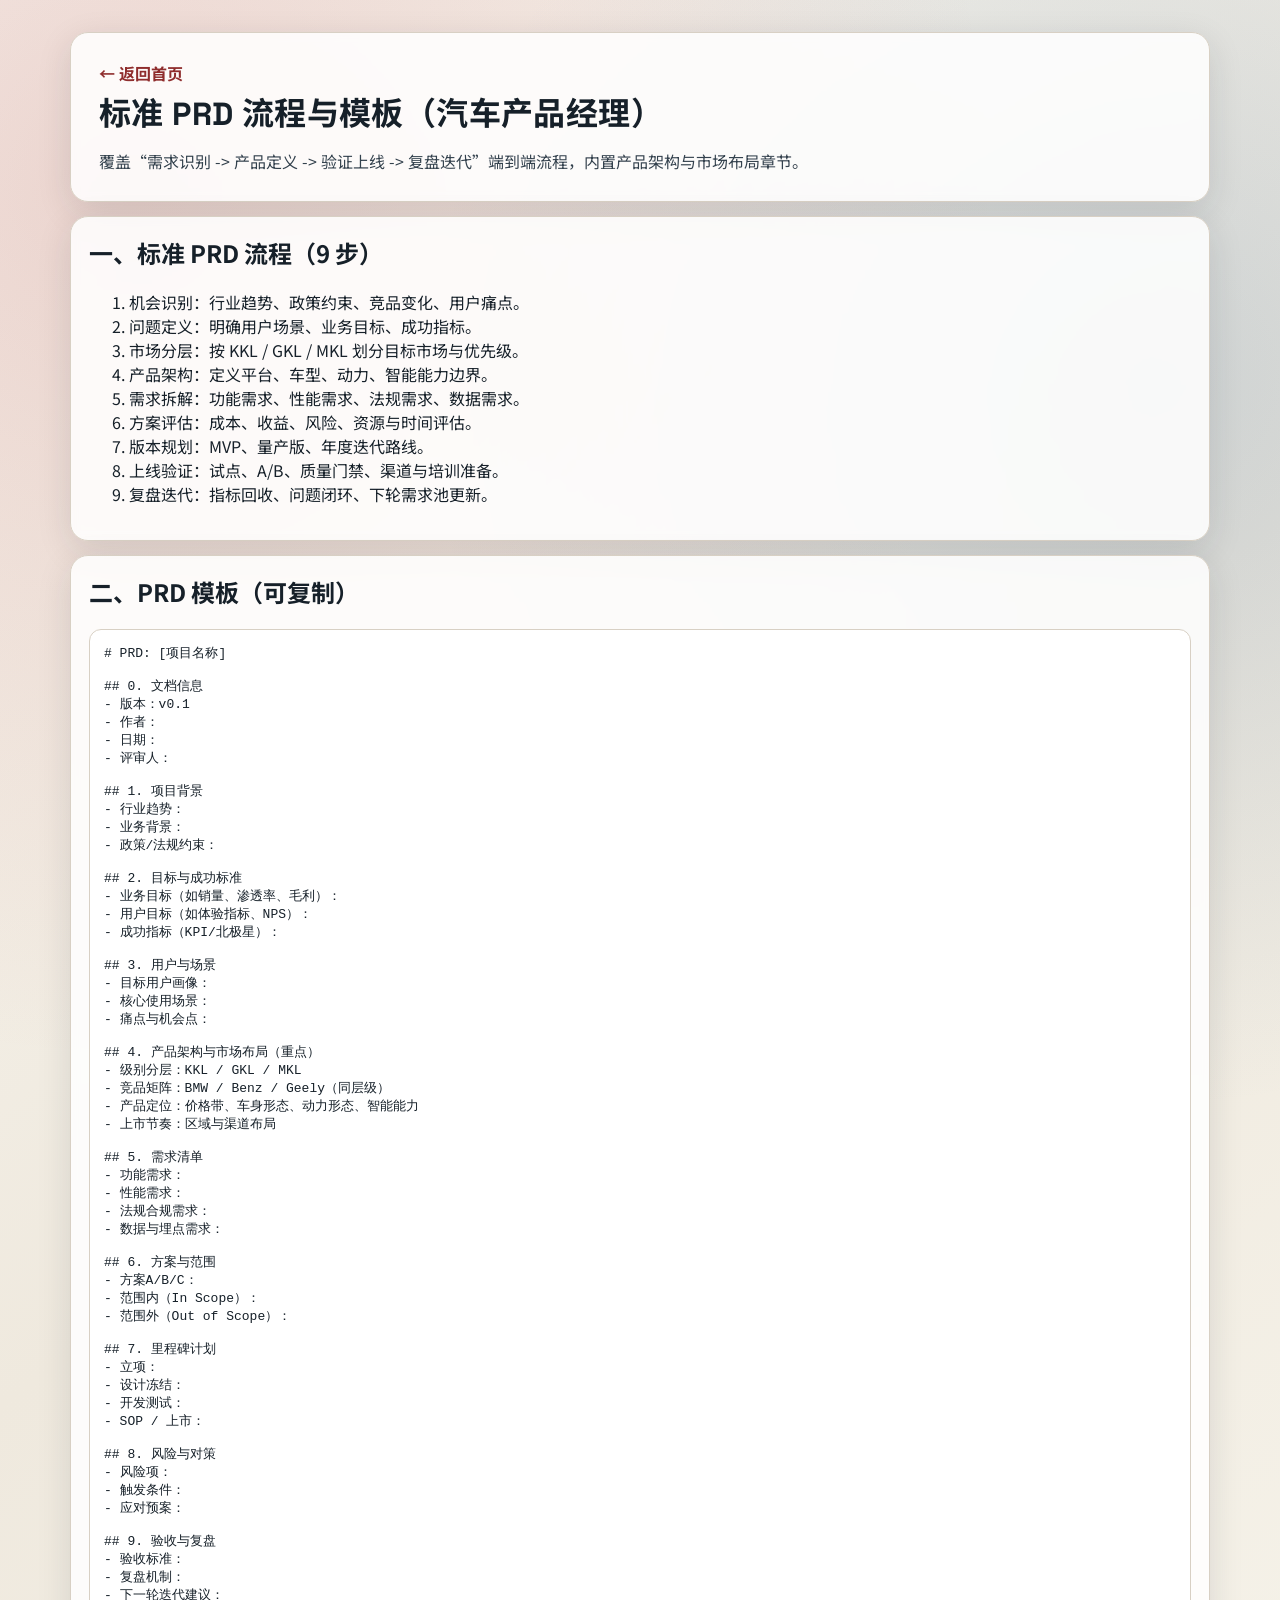
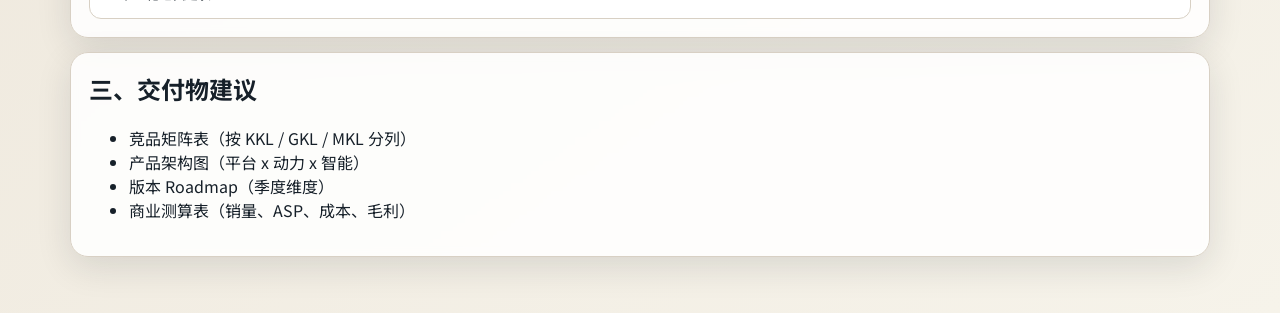
==== prd.html @ b37ddd39 "feat: add automotive product manager hub with matrix, PRD, and scoring tools" ====
<!DOCTYPE html>
<html lang="zh-CN">
<head>
  <meta charset="UTF-8" />
  <meta name="viewport" content="width=device-width, initial-scale=1.0" />
  <title>汽车产品标准 PRD 流程与模板</title>
  <link rel="preconnect" href="https://fonts.googleapis.com" />
  <link rel="preconnect" href="https://fonts.gstatic.com" crossorigin />
  <link href="https://fonts.googleapis.com/css2?family=Noto+Sans+SC:wght@400;500;700;800&family=Space+Grotesk:wght@500;700&display=swap" rel="stylesheet" />
  <link rel="stylesheet" href="./assets/styles.css" />
</head>
<body>
  <main class="page">
    <header class="sub-header">
      <a href="./index.html" class="back-link">← 返回首页</a>
      <h1>标准 PRD 流程与模板（汽车产品经理）</h1>
      <p>覆盖“需求识别 -> 产品定义 -> 验证上线 -> 复盘迭代”端到端流程，内置产品架构与市场布局章节。</p>
    </header>

    <section class="flow">
      <h2>一、标准 PRD 流程（9 步）</h2>
      <ol>
        <li>机会识别：行业趋势、政策约束、竞品变化、用户痛点。</li>
        <li>问题定义：明确用户场景、业务目标、成功指标。</li>
        <li>市场分层：按 KKL / GKL / MKL 划分目标市场与优先级。</li>
        <li>产品架构：定义平台、车型、动力、智能能力边界。</li>
        <li>需求拆解：功能需求、性能需求、法规需求、数据需求。</li>
        <li>方案评估：成本、收益、风险、资源与时间评估。</li>
        <li>版本规划：MVP、量产版、年度迭代路线。</li>
        <li>上线验证：试点、A/B、质量门禁、渠道与培训准备。</li>
        <li>复盘迭代：指标回收、问题闭环、下轮需求池更新。</li>
      </ol>
    </section>

    <section class="template">
      <h2>二、PRD 模板（可复制）</h2>
      <pre><code># PRD: [项目名称]

## 0. 文档信息
- 版本：v0.1
- 作者：
- 日期：
- 评审人：

## 1. 项目背景
- 行业趋势：
- 业务背景：
- 政策/法规约束：

## 2. 目标与成功标准
- 业务目标（如销量、渗透率、毛利）：
- 用户目标（如体验指标、NPS）：
- 成功指标（KPI/北极星）：

## 3. 用户与场景
- 目标用户画像：
- 核心使用场景：
- 痛点与机会点：

## 4. 产品架构与市场布局（重点）
- 级别分层：KKL / GKL / MKL
- 竞品矩阵：BMW / Benz / Geely（同层级）
- 产品定位：价格带、车身形态、动力形态、智能能力
- 上市节奏：区域与渠道布局

## 5. 需求清单
- 功能需求：
- 性能需求：
- 法规合规需求：
- 数据与埋点需求：

## 6. 方案与范围
- 方案A/B/C：
- 范围内（In Scope）：
- 范围外（Out of Scope）：

## 7. 里程碑计划
- 立项：
- 设计冻结：
- 开发测试：
- SOP / 上市：

## 8. 风险与对策
- 风险项：
- 触发条件：
- 应对预案：

## 9. 验收与复盘
- 验收标准：
- 复盘机制：
- 下一轮迭代建议：</code></pre>
    </section>

    <section class="deliverables">
      <h2>三、交付物建议</h2>
      <ul>
        <li>竞品矩阵表（按 KKL / GKL / MKL 分列）</li>
        <li>产品架构图（平台 x 动力 x 智能）</li>
        <li>版本 Roadmap（季度维度）</li>
        <li>商业测算表（销量、ASP、成本、毛利）</li>
      </ul>
    </section>
  </main>
</body>
</html>
---- assets/styles.css ----
:root {
  --bg: #f4f2ec;
  --ink: #162029;
  --ink-soft: #33414d;
  --brand: #b43f3f;
  --brand-dark: #8f2d2d;
  --line: #d8d0c4;
  --card: rgba(255, 255, 255, 0.86);
  --shadow: 0 10px 35px rgba(22, 32, 41, 0.12);
}

* {
  box-sizing: border-box;
}

body {
  margin: 0;
  color: var(--ink);
  font-family: "Noto Sans SC", sans-serif;
  background:
    radial-gradient(circle at 10% 10%, rgba(180, 63, 63, 0.18), transparent 42%),
    radial-gradient(circle at 90% 20%, rgba(50, 99, 148, 0.18), transparent 38%),
    linear-gradient(145deg, #f9f7f1 0%, #efe9de 50%, #f6f3ea 100%);
  min-height: 100vh;
}

.page {
  max-width: 1180px;
  margin: 0 auto;
  padding: 32px 20px 56px;
}

.hero,
.sub-header,
.card,
.table-wrap,
.notes,
.flow,
.template,
.deliverables,
.data-panel,
.radar-panel,
.radar-box,
.legend-box {
  background: var(--card);
  backdrop-filter: blur(4px);
  border: 1px solid var(--line);
  border-radius: 18px;
  box-shadow: var(--shadow);
}

.hero,
.sub-header {
  padding: 28px;
}

.hero h1,
.sub-header h1 {
  font-family: "Space Grotesk", "Noto Sans SC", sans-serif;
  letter-spacing: 0.4px;
  margin: 10px 0;
  line-height: 1.2;
}

.eyebrow {
  margin: 0;
  color: var(--brand-dark);
  font-weight: 700;
  text-transform: uppercase;
  letter-spacing: 1px;
  font-size: 13px;
}

.subtitle {
  margin-top: 6px;
  color: var(--ink-soft);
  max-width: 760px;
}

.cta-row {
  margin-top: 16px;
  display: flex;
  gap: 10px;
  flex-wrap: wrap;
}

.btn {
  display: inline-block;
  padding: 10px 16px;
  border-radius: 10px;
  text-decoration: none;
  font-weight: 700;
}

.btn-primary {
  color: #fff;
  background: var(--brand);
}

.btn-primary:hover {
  background: var(--brand-dark);
}

.btn-secondary {
  color: var(--ink);
  border: 1px solid var(--line);
  background: #fff;
}

.cards {
  margin-top: 18px;
  display: grid;
  grid-template-columns: repeat(2, minmax(0, 1fr));
  gap: 14px;
}

.card {
  padding: 22px;
}

.card h2 {
  margin-top: 0;
  font-size: 22px;
}

.card ul {
  margin: 10px 0;
  padding-left: 20px;
}

.text-link,
.back-link {
  color: var(--brand-dark);
  text-decoration: none;
  font-weight: 700;
}

.sub-header p {
  color: var(--ink-soft);
  margin-bottom: 0;
}

.table-wrap,
.notes,
.flow,
.template,
.deliverables,
.data-panel,
.radar-panel {
  margin-top: 14px;
  padding: 18px;
}

.hint {
  margin-top: 0;
  color: var(--ink-soft);
}

.filter-row {
  display: grid;
  grid-template-columns: repeat(4, minmax(0, 1fr));
  gap: 10px;
  margin: 10px 0 14px;
  align-items: end;
}

.filter-row label {
  display: flex;
  flex-direction: column;
  gap: 6px;
  font-size: 13px;
  color: var(--ink-soft);
}

.filter-row select {
  width: 100%;
  border: 1px solid var(--line);
  border-radius: 9px;
  background: #fff;
  padding: 9px 10px;
  color: var(--ink);
}

.import-panel {
  margin-bottom: 14px;
  padding: 12px;
  border: 1px solid var(--line);
  border-radius: 12px;
  background: rgba(255, 255, 255, 0.75);
}

.import-panel h3 {
  margin: 0 0 8px;
}

.import-row {
  display: flex;
  gap: 10px;
  align-items: center;
  flex-wrap: wrap;
}

.import-row input[type="file"] {
  border: 1px dashed var(--line);
  border-radius: 10px;
  background: #fff;
  padding: 8px;
}

.validation-box {
  margin-top: 10px;
  border-radius: 10px;
  padding: 8px 12px;
  display: none;
}

.validation-box ul {
  margin: 6px 0;
  padding-left: 18px;
}

.validation-box.success {
  display: block;
  background: rgba(45, 127, 94, 0.12);
  border: 1px solid rgba(45, 127, 94, 0.45);
}

.validation-box.error {
  display: block;
  background: rgba(180, 63, 63, 0.12);
  border: 1px solid rgba(180, 63, 63, 0.45);
}

.table-wrap-tight {
  margin-top: 0;
  padding: 0;
  border: 0;
  box-shadow: none;
  background: transparent;
}

.radar-panel {
  display: grid;
  grid-template-columns: 1.2fr 0.8fr;
  gap: 14px;
}

.radar-box,
.legend-box {
  padding: 16px;
}

.radar-actions {
  margin-top: 10px;
  display: flex;
  justify-content: flex-end;
}

.radar-box canvas {
  width: 100%;
  max-width: 100%;
  height: auto;
  border-radius: 12px;
  border: 1px solid var(--line);
  background: #fff;
}

.legend-box h2 {
  margin-top: 0;
}

.slider-panel {
  margin-top: 14px;
  border-top: 1px solid var(--line);
  padding-top: 12px;
}

#scoreControls {
  display: grid;
  grid-template-columns: 1fr;
  gap: 10px;
}

.slider-row {
  display: grid;
  grid-template-columns: 1fr auto;
  gap: 8px 12px;
  align-items: center;
}

.slider-row label {
  color: var(--ink);
  font-size: 13px;
  font-weight: 600;
}

.slider-row input[type="range"] {
  grid-column: 1 / span 2;
  width: 100%;
}

.slider-value {
  color: var(--brand-dark);
  font-family: "Space Grotesk", "Noto Sans SC", sans-serif;
  font-weight: 700;
}

table {
  width: 100%;
  border-collapse: collapse;
}

th,
td {
  border: 1px solid var(--line);
  text-align: left;
  vertical-align: top;
  padding: 12px;
  font-size: 14px;
  line-height: 1.55;
}

th {
  background: #f0ebe1;
  font-family: "Space Grotesk", "Noto Sans SC", sans-serif;
}

.notes h2,
.flow h2,
.template h2,
.deliverables h2 {
  margin-top: 0;
}

pre {
  margin: 0;
  overflow-x: auto;
  background: #fff;
  border: 1px solid var(--line);
  border-radius: 12px;
  padding: 14px;
}

code {
  font-family: Consolas, Monaco, monospace;
  font-size: 13px;
}

@media (max-width: 900px) {
  .cards {
    grid-template-columns: 1fr;
  }

  .filter-row {
    grid-template-columns: 1fr 1fr;
  }

  .radar-panel {
    grid-template-columns: 1fr;
  }

  .hero h1,
  .sub-header h1 {
    font-size: 28px;
  }
}

@media (max-width: 640px) {
  .page {
    padding: 18px 12px 36px;
  }

  th,
  td {
    font-size: 13px;
    padding: 9px;
  }

  .hero,
  .sub-header,
  .card,
  .table-wrap,
  .notes,
  .flow,
  .template,
  .deliverables,
  .data-panel,
  .radar-panel,
  .radar-box,
  .legend-box {
    border-radius: 14px;
  }

  .filter-row {
    grid-template-columns: 1fr;
  }
}
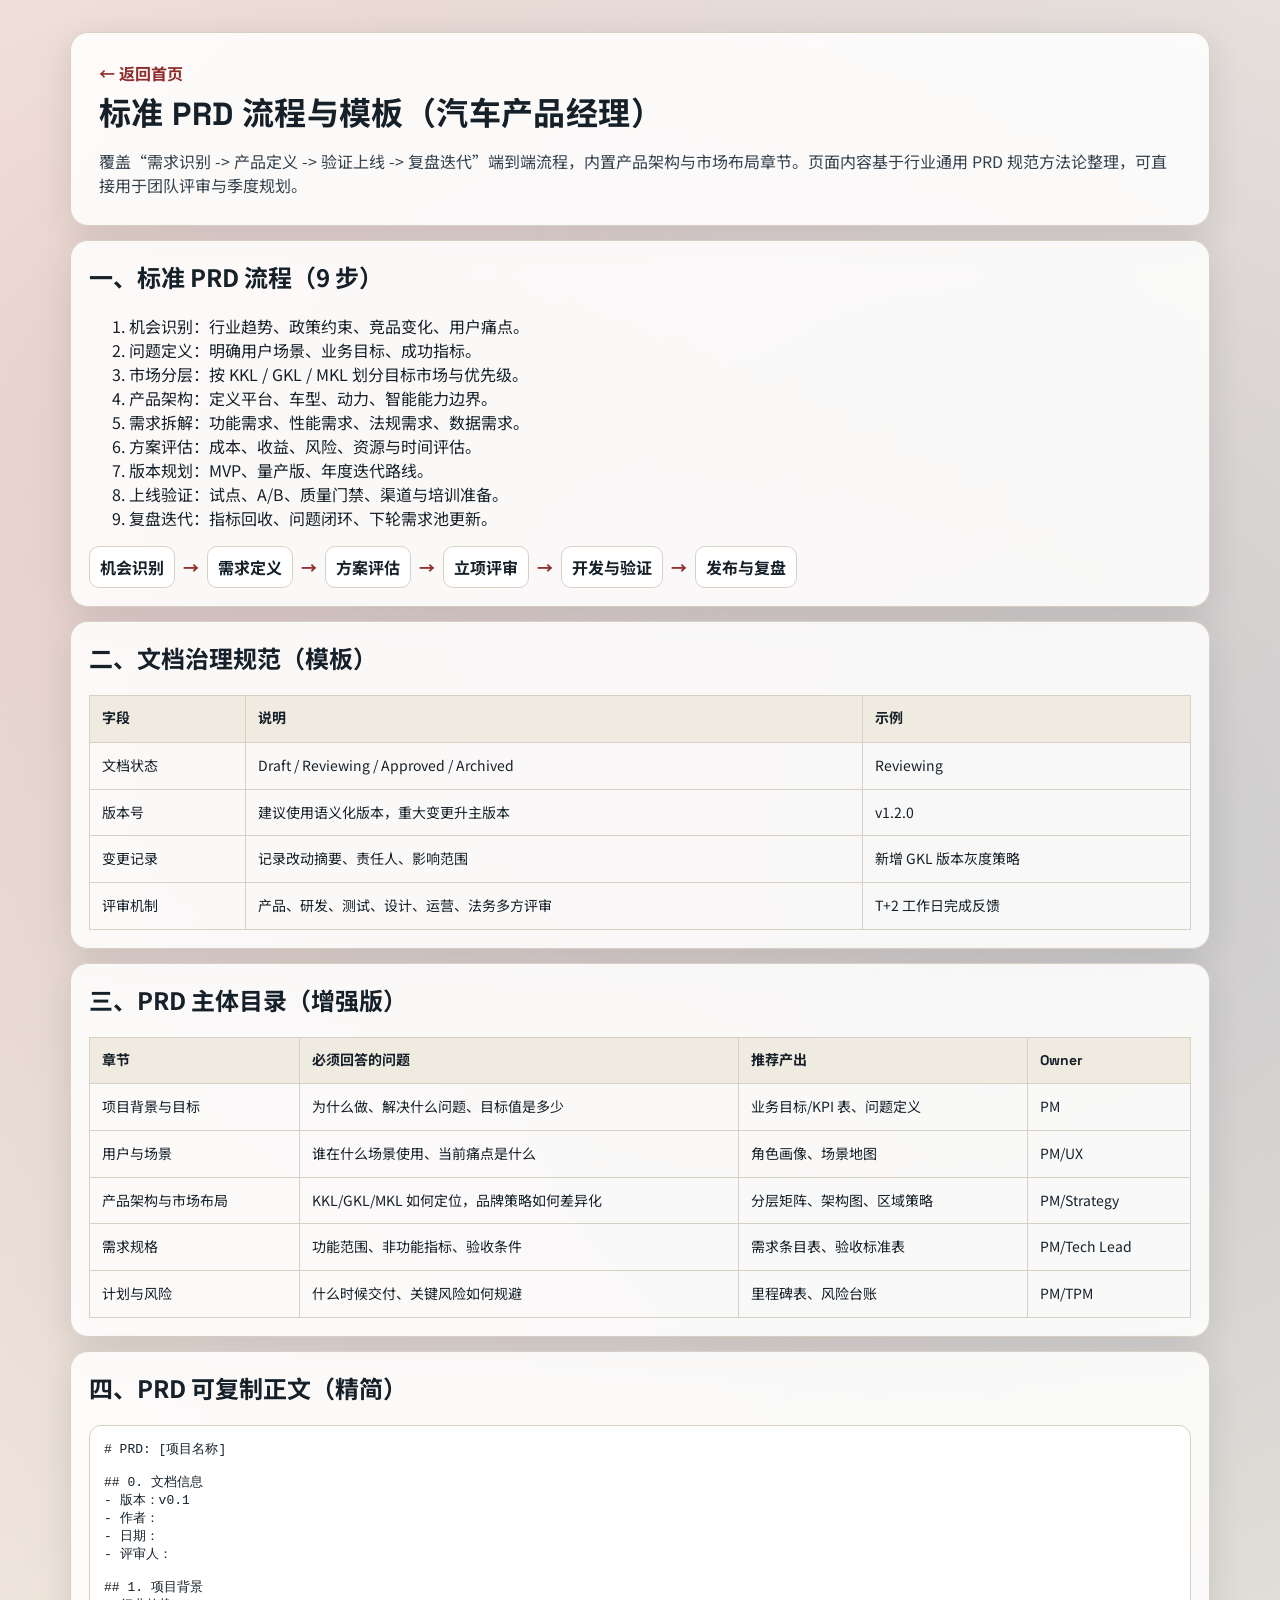
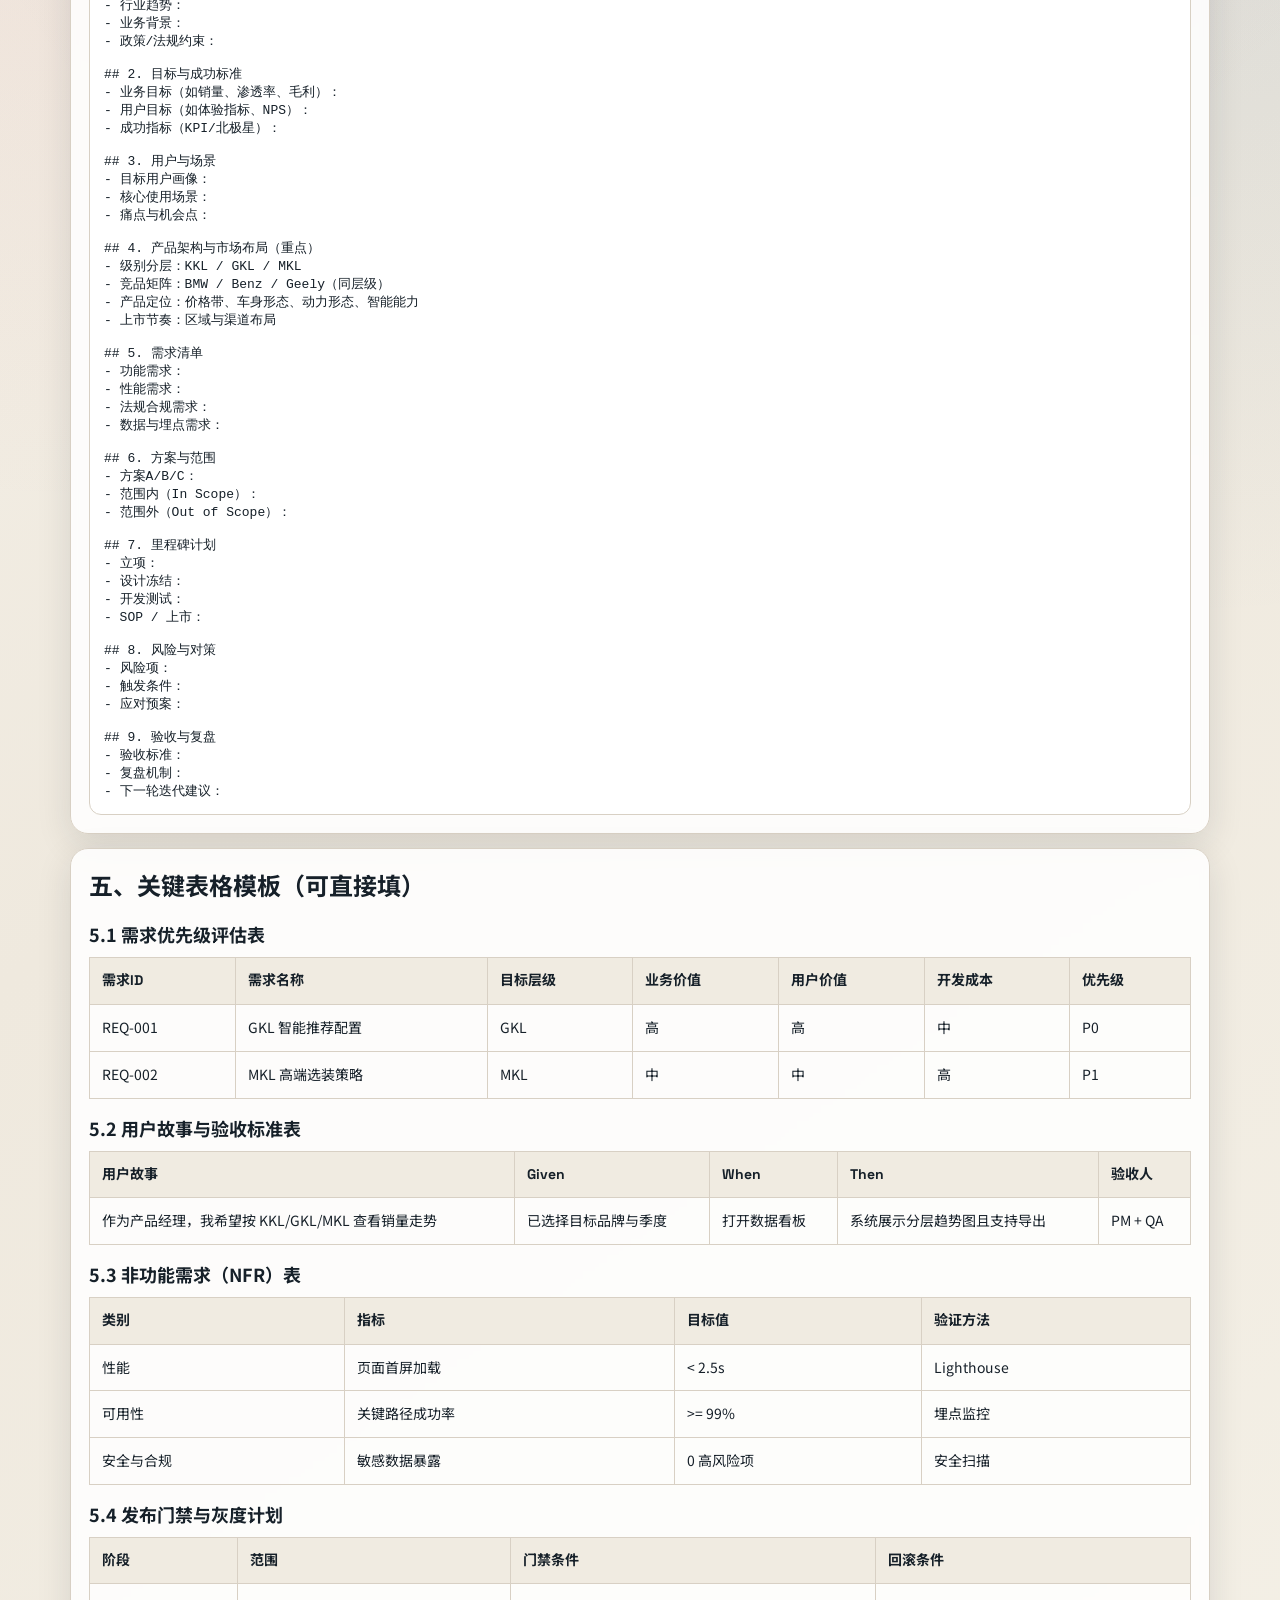
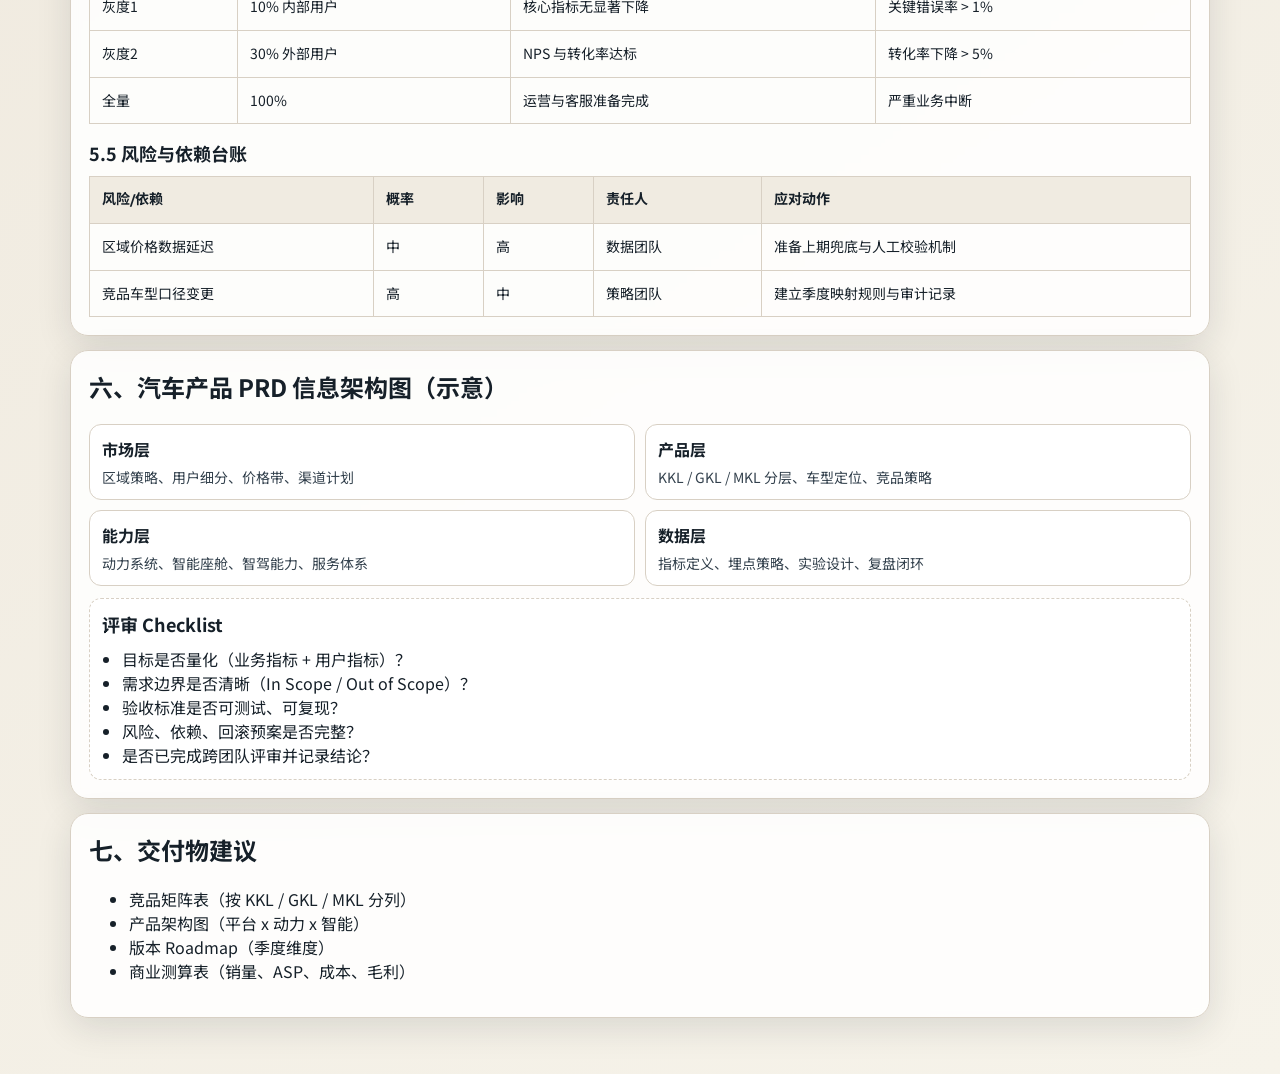
==== commit aee0fc0b: "feat(prd): expand PRD chapter with structured tables and visual diagrams" ====
--- a/prd.html
+++ b/prd.html
@@ -14,7 +14,7 @@
     <header class="sub-header">
       <a href="./index.html" class="back-link">← 返回首页</a>
       <h1>标准 PRD 流程与模板（汽车产品经理）</h1>
-      <p>覆盖“需求识别 -> 产品定义 -> 验证上线 -> 复盘迭代”端到端流程，内置产品架构与市场布局章节。</p>
+      <p>覆盖“需求识别 -> 产品定义 -> 验证上线 -> 复盘迭代”端到端流程，内置产品架构与市场布局章节。页面内容基于行业通用 PRD 规范方法论整理，可直接用于团队评审与季度规划。</p>
     </header>
 
     <section class="flow">
@@ -30,10 +30,105 @@
         <li>上线验证：试点、A/B、质量门禁、渠道与培训准备。</li>
         <li>复盘迭代：指标回收、问题闭环、下轮需求池更新。</li>
       </ol>
+
+      <div class="process-flow">
+        <div class="flow-step">机会识别</div>
+        <div class="flow-arrow">→</div>
+        <div class="flow-step">需求定义</div>
+        <div class="flow-arrow">→</div>
+        <div class="flow-step">方案评估</div>
+        <div class="flow-arrow">→</div>
+        <div class="flow-step">立项评审</div>
+        <div class="flow-arrow">→</div>
+        <div class="flow-step">开发与验证</div>
+        <div class="flow-arrow">→</div>
+        <div class="flow-step">发布与复盘</div>
+      </div>
     </section>
 
     <section class="template">
-      <h2>二、PRD 模板（可复制）</h2>
+      <h2>二、文档治理规范（模板）</h2>
+      <table>
+        <thead>
+          <tr>
+            <th>字段</th>
+            <th>说明</th>
+            <th>示例</th>
+          </tr>
+        </thead>
+        <tbody>
+          <tr>
+            <td>文档状态</td>
+            <td>Draft / Reviewing / Approved / Archived</td>
+            <td>Reviewing</td>
+          </tr>
+          <tr>
+            <td>版本号</td>
+            <td>建议使用语义化版本，重大变更升主版本</td>
+            <td>v1.2.0</td>
+          </tr>
+          <tr>
+            <td>变更记录</td>
+            <td>记录改动摘要、责任人、影响范围</td>
+            <td>新增 GKL 版本灰度策略</td>
+          </tr>
+          <tr>
+            <td>评审机制</td>
+            <td>产品、研发、测试、设计、运营、法务多方评审</td>
+            <td>T+2 工作日完成反馈</td>
+          </tr>
+        </tbody>
+      </table>
+    </section>
+
+    <section class="template">
+      <h2>三、PRD 主体目录（增强版）</h2>
+      <table>
+        <thead>
+          <tr>
+            <th>章节</th>
+            <th>必须回答的问题</th>
+            <th>推荐产出</th>
+            <th>Owner</th>
+          </tr>
+        </thead>
+        <tbody>
+          <tr>
+            <td>项目背景与目标</td>
+            <td>为什么做、解决什么问题、目标值是多少</td>
+            <td>业务目标/KPI 表、问题定义</td>
+            <td>PM</td>
+          </tr>
+          <tr>
+            <td>用户与场景</td>
+            <td>谁在什么场景使用、当前痛点是什么</td>
+            <td>角色画像、场景地图</td>
+            <td>PM/UX</td>
+          </tr>
+          <tr>
+            <td>产品架构与市场布局</td>
+            <td>KKL/GKL/MKL 如何定位，品牌策略如何差异化</td>
+            <td>分层矩阵、架构图、区域策略</td>
+            <td>PM/Strategy</td>
+          </tr>
+          <tr>
+            <td>需求规格</td>
+            <td>功能范围、非功能指标、验收条件</td>
+            <td>需求条目表、验收标准表</td>
+            <td>PM/Tech Lead</td>
+          </tr>
+          <tr>
+            <td>计划与风险</td>
+            <td>什么时候交付、关键风险如何规避</td>
+            <td>里程碑表、风险台账</td>
+            <td>PM/TPM</td>
+          </tr>
+        </tbody>
+      </table>
+    </section>
+
+    <section class="template">
+      <h2>四、PRD 可复制正文（精简）</h2>
       <pre><code># PRD: [项目名称]
 
 ## 0. 文档信息
@@ -92,7 +187,194 @@
     </section>
 
     <section class="deliverables">
-      <h2>三、交付物建议</h2>
+      <h2>五、关键表格模板（可直接填）</h2>
+
+      <h3>5.1 需求优先级评估表</h3>
+      <table>
+        <thead>
+          <tr>
+            <th>需求ID</th>
+            <th>需求名称</th>
+            <th>目标层级</th>
+            <th>业务价值</th>
+            <th>用户价值</th>
+            <th>开发成本</th>
+            <th>优先级</th>
+          </tr>
+        </thead>
+        <tbody>
+          <tr>
+            <td>REQ-001</td>
+            <td>GKL 智能推荐配置</td>
+            <td>GKL</td>
+            <td>高</td>
+            <td>高</td>
+            <td>中</td>
+            <td>P0</td>
+          </tr>
+          <tr>
+            <td>REQ-002</td>
+            <td>MKL 高端选装策略</td>
+            <td>MKL</td>
+            <td>中</td>
+            <td>中</td>
+            <td>高</td>
+            <td>P1</td>
+          </tr>
+        </tbody>
+      </table>
+
+      <h3>5.2 用户故事与验收标准表</h3>
+      <table>
+        <thead>
+          <tr>
+            <th>用户故事</th>
+            <th>Given</th>
+            <th>When</th>
+            <th>Then</th>
+            <th>验收人</th>
+          </tr>
+        </thead>
+        <tbody>
+          <tr>
+            <td>作为产品经理，我希望按 KKL/GKL/MKL 查看销量走势</td>
+            <td>已选择目标品牌与季度</td>
+            <td>打开数据看板</td>
+            <td>系统展示分层趋势图且支持导出</td>
+            <td>PM + QA</td>
+          </tr>
+        </tbody>
+      </table>
+
+      <h3>5.3 非功能需求（NFR）表</h3>
+      <table>
+        <thead>
+          <tr>
+            <th>类别</th>
+            <th>指标</th>
+            <th>目标值</th>
+            <th>验证方法</th>
+          </tr>
+        </thead>
+        <tbody>
+          <tr>
+            <td>性能</td>
+            <td>页面首屏加载</td>
+            <td>&lt; 2.5s</td>
+            <td>Lighthouse</td>
+          </tr>
+          <tr>
+            <td>可用性</td>
+            <td>关键路径成功率</td>
+            <td>&gt;= 99%</td>
+            <td>埋点监控</td>
+          </tr>
+          <tr>
+            <td>安全与合规</td>
+            <td>敏感数据暴露</td>
+            <td>0 高风险项</td>
+            <td>安全扫描</td>
+          </tr>
+        </tbody>
+      </table>
+
+      <h3>5.4 发布门禁与灰度计划</h3>
+      <table>
+        <thead>
+          <tr>
+            <th>阶段</th>
+            <th>范围</th>
+            <th>门禁条件</th>
+            <th>回滚条件</th>
+          </tr>
+        </thead>
+        <tbody>
+          <tr>
+            <td>灰度1</td>
+            <td>10% 内部用户</td>
+            <td>核心指标无显著下降</td>
+            <td>关键错误率 &gt; 1%</td>
+          </tr>
+          <tr>
+            <td>灰度2</td>
+            <td>30% 外部用户</td>
+            <td>NPS 与转化率达标</td>
+            <td>转化率下降 &gt; 5%</td>
+          </tr>
+          <tr>
+            <td>全量</td>
+            <td>100%</td>
+            <td>运营与客服准备完成</td>
+            <td>严重业务中断</td>
+          </tr>
+        </tbody>
+      </table>
+
+      <h3>5.5 风险与依赖台账</h3>
+      <table>
+        <thead>
+          <tr>
+            <th>风险/依赖</th>
+            <th>概率</th>
+            <th>影响</th>
+            <th>责任人</th>
+            <th>应对动作</th>
+          </tr>
+        </thead>
+        <tbody>
+          <tr>
+            <td>区域价格数据延迟</td>
+            <td>中</td>
+            <td>高</td>
+            <td>数据团队</td>
+            <td>准备上期兜底与人工校验机制</td>
+          </tr>
+          <tr>
+            <td>竞品车型口径变更</td>
+            <td>高</td>
+            <td>中</td>
+            <td>策略团队</td>
+            <td>建立季度映射规则与审计记录</td>
+          </tr>
+        </tbody>
+      </table>
+    </section>
+
+    <section class="notes">
+      <h2>六、汽车产品 PRD 信息架构图（示意）</h2>
+      <div class="architecture-grid">
+        <div class="arch-card">
+          <h3>市场层</h3>
+          <p>区域策略、用户细分、价格带、渠道计划</p>
+        </div>
+        <div class="arch-card">
+          <h3>产品层</h3>
+          <p>KKL / GKL / MKL 分层、车型定位、竞品策略</p>
+        </div>
+        <div class="arch-card">
+          <h3>能力层</h3>
+          <p>动力系统、智能座舱、智驾能力、服务体系</p>
+        </div>
+        <div class="arch-card">
+          <h3>数据层</h3>
+          <p>指标定义、埋点策略、实验设计、复盘闭环</p>
+        </div>
+      </div>
+
+      <div class="checklist-box">
+        <h3>评审 Checklist</h3>
+        <ul>
+          <li>目标是否量化（业务指标 + 用户指标）？</li>
+          <li>需求边界是否清晰（In Scope / Out of Scope）？</li>
+          <li>验收标准是否可测试、可复现？</li>
+          <li>风险、依赖、回滚预案是否完整？</li>
+          <li>是否已完成跨团队评审并记录结论？</li>
+        </ul>
+      </div>
+    </section>
+
+    <section class="deliverables">
+      <h2>七、交付物建议</h2>
       <ul>
         <li>竞品矩阵表（按 KKL / GKL / MKL 分列）</li>
         <li>产品架构图（平台 x 动力 x 智能）</li>
--- a/assets/styles.css
+++ b/assets/styles.css
@@ -332,6 +332,77 @@
   margin-top: 0;
 }
 
+.template h3,
+.deliverables h3,
+.notes h3 {
+  margin: 16px 0 10px;
+  font-size: 18px;
+}
+
+.process-flow {
+  margin-top: 14px;
+  display: flex;
+  flex-wrap: wrap;
+  align-items: center;
+  gap: 8px;
+}
+
+.flow-step {
+  background: #fff;
+  border: 1px solid var(--line);
+  border-radius: 10px;
+  padding: 8px 10px;
+  font-weight: 700;
+  color: var(--ink);
+}
+
+.flow-arrow {
+  color: var(--brand-dark);
+  font-weight: 800;
+}
+
+.architecture-grid {
+  display: grid;
+  grid-template-columns: repeat(2, minmax(0, 1fr));
+  gap: 10px;
+  margin-top: 12px;
+}
+
+.arch-card {
+  border: 1px solid var(--line);
+  border-radius: 12px;
+  background: #fff;
+  padding: 12px;
+}
+
+.arch-card h3 {
+  margin: 0 0 6px;
+  font-size: 16px;
+}
+
+.arch-card p {
+  margin: 0;
+  color: var(--ink-soft);
+  font-size: 14px;
+}
+
+.checklist-box {
+  margin-top: 12px;
+  border: 1px dashed var(--line);
+  border-radius: 12px;
+  background: rgba(255, 255, 255, 0.8);
+  padding: 12px;
+}
+
+.checklist-box h3 {
+  margin-top: 0;
+}
+
+.checklist-box ul {
+  margin: 0;
+  padding-left: 20px;
+}
+
 pre {
   margin: 0;
   overflow-x: auto;
@@ -356,6 +427,10 @@
   }
 
   .radar-panel {
+    grid-template-columns: 1fr;
+  }
+
+  .architecture-grid {
     grid-template-columns: 1fr;
   }
 
